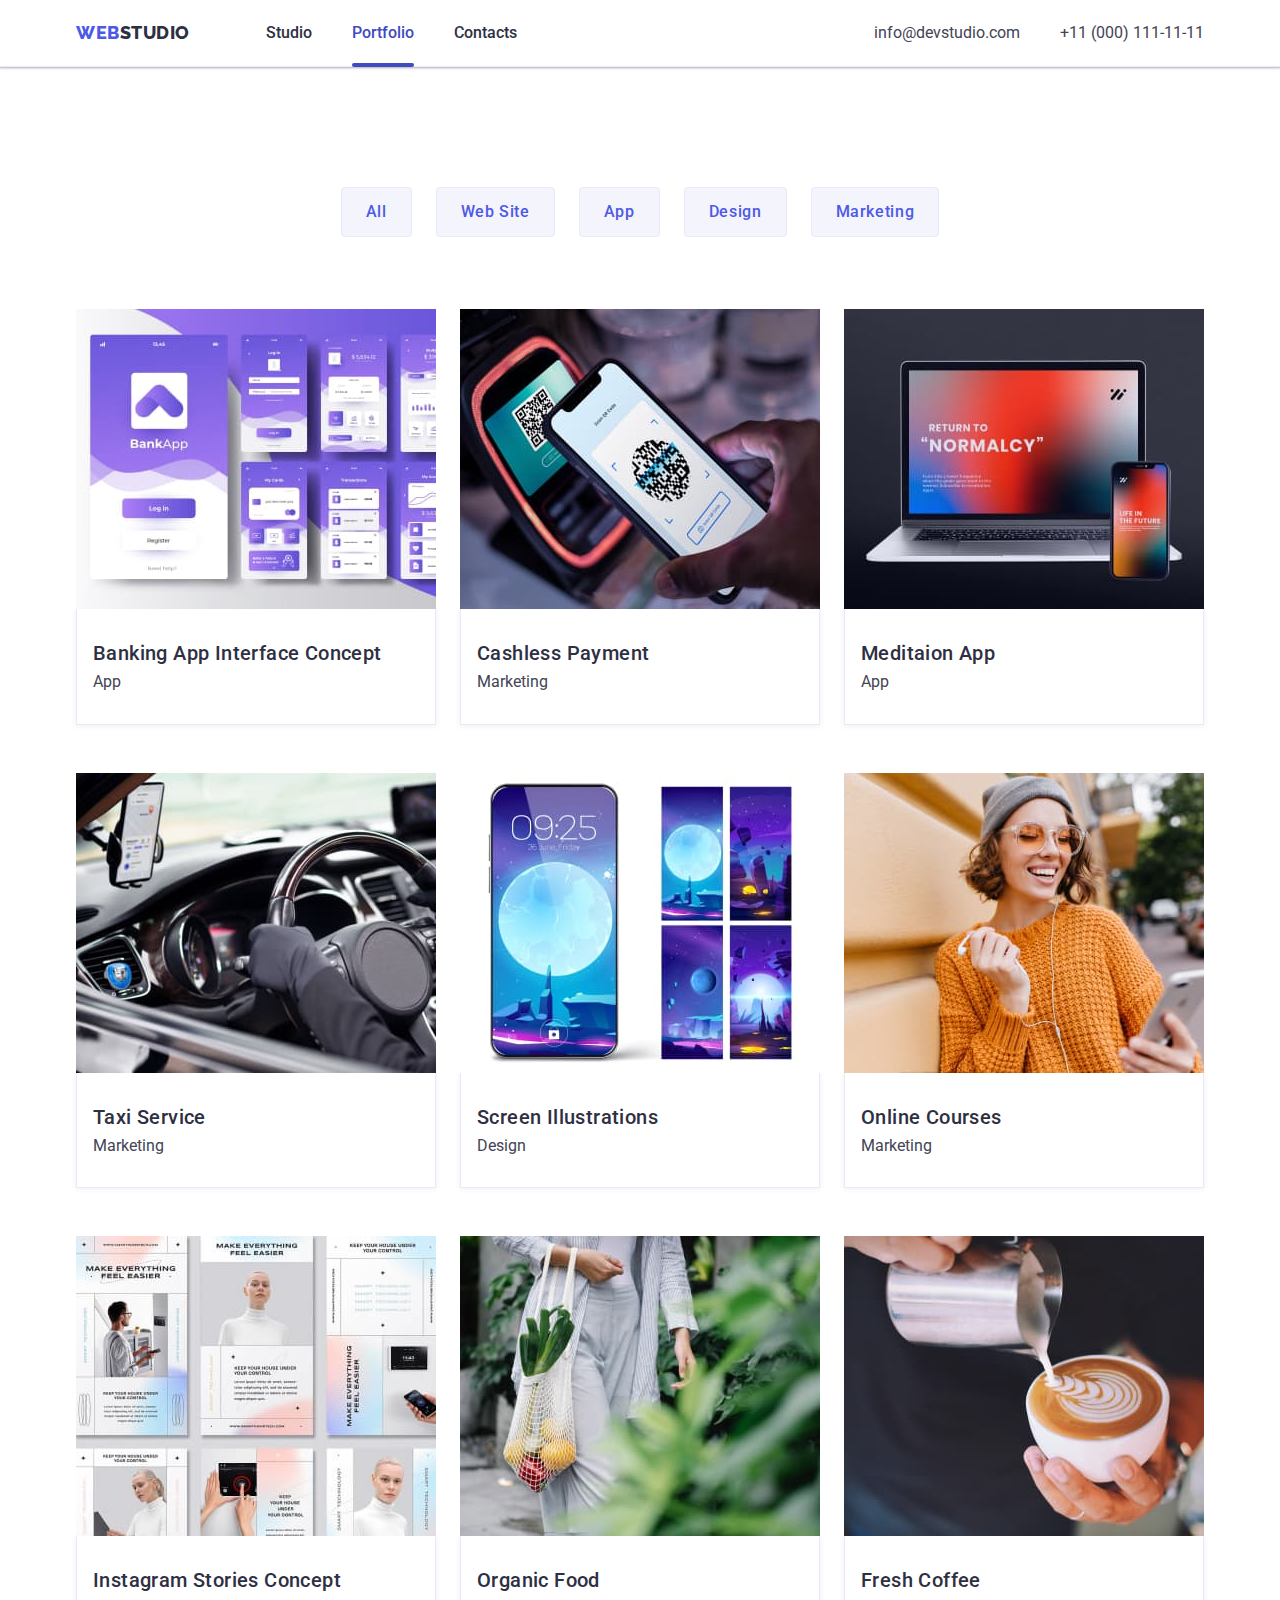
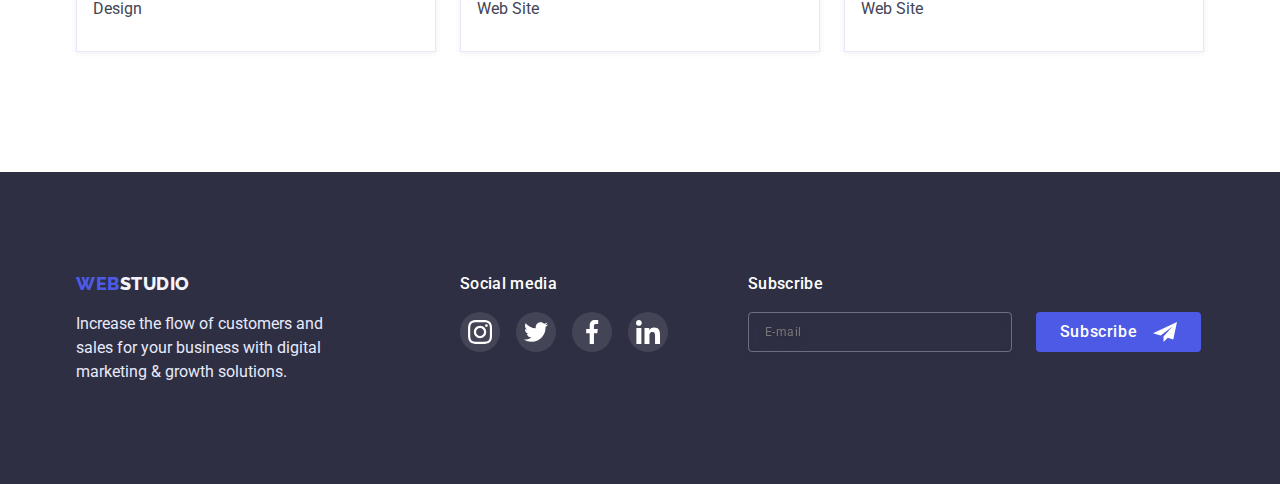
==== portfolio.html @ 5d34591f "Initial commit" ====
<!DOCTYPE html>
<html lang="en">

<head>
    <meta charset="UTF-8">
    <meta http-equiv="X-UA-Compatible" content="IE=edge">
    <meta name="viewport" content="width=device-width, initial-scale=1.0">
    <title>Portfolio</title>
    <!-- Fonts -->
    <link href="https://fonts.googleapis.com" rel="preconnect">
    <link href="https://fonts.gstatic.com" rel="preconnect" crossorigin>
    <link
        href="https://fonts.googleapis.com/css2?family=Raleway:wght@800&family=Roboto:wght@400;500;700;900&display=swap"
        rel="stylesheet">
    <!--modern normalize-->
    <link href="https://cdn.jsdelivr.net/npm/modern-normalize@1.1.0/modern-normalize.min.css" rel="stylesheet">
    <!-- css styles -->
    <link href="./css/styles.css" rel="stylesheet">
</head>

<body class="page">
    <!--Header section-->
    <header class="page-header">
        <div class="main-header">
            <nav class="page-nav">
                <a class="logo link" href="./index.html">WEB<span class="logo-dark">STUDIO</span></a>
                <ul class="menu-list list">
                    <li class="menu-item">
                        <a class="menu-link link" href="./index.html">Studio</a>
                    </li>
                    <li class="menu-item">
                        <a class="menu-link link current" href="./portfolio.html">Portfolio</a>
                    </li>
                    <li class="menu-item">
                        <a class="menu-link link" href>Contacts</a>
                    </li>
                </ul>
            </nav>
            <ul class="contacts list">
                <li class="contacts-item">
                    <a class="contacts-link link" href="mailto:info@devstudio.com">info@devstudio.com</a>
                </li>
                <li class="contacts-item">
                    <a class="contacts-link link" href="tel:+110001111111">+11 (000) 111-11-11</a>
                </li>
            </ul>
        </div>
    </header>

    <main>
        <!-- Portfolio -->
        <section class="portfolio">
            <div class="container">

                <ul class="list button-list">
                    <li><button class="btn btn-filter" type="button">All</button></li>
                    <li><button class="btn btn-filter" type="button">Web Site</button></li>
                    <li><button class="btn btn-filter" type="button">App</button></li>
                    <li><button class="btn btn-filter" type="button">Design</button></li>
                    <li><button class="btn btn-filter" type="button">Marketing</button>
                    </li>
                </ul>

                <h1 class="visually-hidden" hidden>Our works</h1>
                <ul class="projects-list list">
                    <li class="projects-item">
                        <a class="link portfolio-link" href>
                            <div class="portfolio-img-wrapper">
                                <img class="imgs" src="./images/works-card/card1.jpg" alt="Banking App" width="360"
                                    height="300">
                                <p class="overlay">14 Stylish and User-Friendly App Design Concepts · Task Manager App ·
                                    Calorie Tracker App · Exotic Fruit Ecommerce App ·
                                    Cloud Storage App</p>
                            </div>
                            <div class="portfolio-wrapper">
                                <h2 class="title portfolio-title">Banking App Interface Concept</h2>
                                <p class="portfolio-txt">App</p>
                            </div>
                        </a>
                    </li>
                    <li class="projects-item">
                        <a class="link portfolio-link" href>
                            <div class="portfolio-img-wrapper">
                                <img class="imgs" src="./images/works-card/card2.jpg" alt="Cashless Payment" width="360"
                                    height="300">
                                <p class="overlay">14 Stylish and User-Friendly App Design Concepts · Task Manager App ·
                                    Calorie Tracker App · Exotic Fruit Ecommerce App ·
                                    Cloud Storage App</p>
                            </div>
                            <div class="portfolio-wrapper">
                                <h2 class="title portfolio-title">Cashless Payment</h2>
                                <p class="portfolio-txt">Marketing</p>
                            </div>
                        </a>
                    </li>
                    <li class="projects-item">
                        <a class="link portfolio-link" href>
                            <div class="portfolio-img-wrapper">
                                <img class="imgs" src="./images/works-card/card3.jpg" alt="Meditaion App" width="360"
                                    height="300">
                                <p class="overlay">14 Stylish and User-Friendly App Design Concepts · Task Manager App ·
                                    Calorie Tracker App · Exotic Fruit Ecommerce App ·
                                    Cloud Storage App</p>
                            </div>
                            <div class="portfolio-wrapper">
                                <h2 class="title portfolio-title">Meditaion App</h2>
                                <p class="portfolio-txt">App</p>
                            </div>
                        </a>
                    </li>
                    <li class="projects-item">
                        <a class="link portfolio-link" href>
                            <div class="portfolio-img-wrapper">
                                <img class="imgs" src="./images/works-card/card4.jpg" alt="Taxi Service" width="360"
                                    height="300">
                                <p class="overlay">14 Stylish and User-Friendly App Design Concepts · Task Manager App ·
                                    Calorie Tracker App · Exotic Fruit Ecommerce App ·
                                    Cloud Storage App</p>
                            </div>
                            <div class="portfolio-wrapper">
                                <h2 class="title portfolio-title">Taxi Service</h2>
                                <p class="portfolio-txt">Marketing</p>
                            </div>
                        </a>
                    </li>
                    <li class="projects-item">
                        <a class="link portfolio-link" href>
                            <div class="portfolio-img-wrapper">
                                <img class="imgs" src="./images/works-card/card5.jpg" alt="Screen Illustrations"
                                    width="360" height="300">
                                <p class="overlay">14 Stylish and User-Friendly App Design Concepts · Task Manager App ·
                                    Calorie Tracker App · Exotic Fruit Ecommerce App ·
                                    Cloud Storage App</p>
                            </div>
                            <div class="portfolio-wrapper">
                                <h2 class="title portfolio-title">Screen Illustrations</h2>
                                <p class="portfolio-txt">Design</p>
                            </div>
                        </a>
                    </li>
                    <li class="projects-item">
                        <a class="link portfolio-link" href>
                            <div class="portfolio-img-wrapper">
                                <img class="imgs" src="./images/works-card/card6.jpg" alt="Online Courses" width="360"
                                    height="300">
                                <p class="overlay">14 Stylish and User-Friendly App Design Concepts · Task Manager App ·
                                    Calorie Tracker App · Exotic Fruit Ecommerce App ·
                                    Cloud Storage App</p>
                            </div>
                            <div class="portfolio-wrapper">
                                <h2 class="title portfolio-title">Online Courses</h2>
                                <p class="portfolio-txt">Marketing</p>
                            </div>
                        </a>
                    </li>
                    <li class="projects-item">
                        <a class="link portfolio-link" href>
                            <div class="portfolio-img-wrapper">
                                <img class="imgs" src="./images/works-card/card7.jpg" alt="Instagram Stories"
                                    width="360" height="300">
                                <p class="overlay">14 Stylish and User-Friendly App Design Concepts · Task Manager App ·
                                    Calorie Tracker App · Exotic Fruit Ecommerce App ·
                                    Cloud Storage App</p>
                            </div>
                            <div class="portfolio-wrapper">
                                <h2 class="title portfolio-title">Instagram Stories Concept</h2>
                                <p class="portfolio-txt">Design</p>
                            </div>
                        </a>
                    </li>
                    <li class="projects-item">
                        <a class="link portfolio-link" href>
                            <div class="portfolio-img-wrapper">
                                <img class="imgs" src="./images/works-card/card8.jpg" alt="Organic Food" width="360"
                                    height="300">
                                <p class="overlay">14 Stylish and User-Friendly App Design Concepts · Task Manager App ·
                                    Calorie Tracker App · Exotic Fruit Ecommerce App ·
                                    Cloud Storage App</p>
                            </div>
                            <div class="portfolio-wrapper">
                                <h2 class="title portfolio-title">Organic Food</h2>
                                <p class="portfolio-txt">Web Site</p>
                            </div>
                        </a>
                    </li>
                    <li class="projects-item">
                        <a class="link portfolio-link" href>
                            <div class="portfolio-img-wrapper">
                                <img class="imgs" src="./images/works-card/card9.jpg" alt="Fresh Coffee" width="360"
                                    height="300">
                                <p class="overlay">14 Stylish and User-Friendly App Design Concepts · Task Manager App ·
                                    Calorie Tracker App · Exotic Fruit Ecommerce App ·
                                    Cloud Storage App</p>
                            </div>
                            <div class="portfolio-wrapper">
                                <h2 class="title portfolio-title">Fresh Coffee</h2>
                                <p class="portfolio-txt">Web Site</p>
                            </div>
                        </a>
                    </li>
                </ul>
            </div>
        </section>
    </main>
    <!--Footer section-->
    <footer class="footer">
        <div class="container flex-footer">
            <div>
                <a class="logo link" href="./index.html">WEB<span class="logo-light">STUDIO</span></a>
                <p class="text-footer">Increase the flow of customers and sales for your business with digital marketing
                    &
                    growth solutions.</p>
            </div>

            <div class="footer-media">
                <p class="social-media">Social media</p>
                <ul class="footer-actions list">
                    <li>
                        <a class="footer-link link" href>
                            <svg class="icon" width="24" height="24">
                                <use href="./images/symbol-defs.svg#icon-instagram"></use>
                            </svg>
                        </a>
                    </li>
                    <li>
                        <a class="footer-link link" href>
                            <svg class="icon" width="24" height="24">
                                <use href="./images/symbol-defs.svg#icon-twitter"></use>
                            </svg>
                        </a>
                    </li>
                    <li>
                        <a class="footer-link link" href>
                            <svg class="icon" width="24" height="24">
                                <use href="./images/symbol-defs.svg#icon-facebook"></use>
                            </svg>
                        </a>
                    </li>
                    <li>
                        <a class="footer-link link" href>
                            <svg class="icon" width="24" height="24">
                                <use href="./images/symbol-defs.svg#icon-linkedin"></use>
                            </svg>
                        </a>
                    </li>
                </ul>

            </div>
            <div class="footer-subscribe">
                <p class="subscribe-title">Subscribe</p>
                <form class="subscribe-form">
                    <label class="subscribe-form-label">
                        <input class="subscribe-form-input" name="user_email" type="email" required
                            placeholder="E-mail">
                    </label>
                    <div class="subscribe-button-form">
                        <button class="subscribe-button btn" type="submit">Subscribe
                            <svg class="subscribe-icon" width="24" height="24">
                                <use href="./images/symbol-defs.svg#icon-send"></use>
                            </svg>
                        </button>
                    </div>

                </form>

            </div>

        </div>


    </footer>
</body>

</html>
---- css/styles.css ----
/* Змінні */
:root {
  /* Font */
  --main-font: Roboto, sans-serif;
  --secondary-font: Raleway, sans-serif;
  /* Text  */
  --white-txt-cl: #ffffff;
  --primery-txt-cl: #4d5ae5;
  --pressed-txt-cl: #404bbf;
  --dark-txt-cl: #2e2f42;
  --text: #434455;
  --light-txt-cl: #f4f4fd;
  --success: #31d0aa;
  --success-75: rgba(47, 208, 170, 0.75);
  --success-50: rgba(47, 208, 170, 0.5);
  --success-10: rgba(47, 208, 170, 0.1);
  --subtle-txt-cl: #8e8f99;
  --accent-txt-cl: #e7e9fc;
  /* Background */
  --white-bg-cl: #ffffff;
  --primery-bg-cl: #4d5ae5;
  --pressed-bg-cl: #404bbf;
  --dark-bg-cl: #2e2f42;
  --dark-70: rgba(46, 47, 66, 0.7);
  --dark-40: rgba(46, 47, 66, 0.4);
  --text-bg-cl: #434455;
  --light-bg-cl: #f4f4fd;
  --subtle-bg-cl: #8e8f99;
  --accent-bg-cl: #e7e9fc;
  --border-pressed-color: #404bbf;
}

/* Base styles */

/* reset start */

h1,
h2,
h3,
h4,
h5.h6,
p {
  margin: 0;
}
/* reset end */

.page {
  background-color: var(--white-bg-cl);
  color: var(--text);
  font-family: var(--main-font);
}

.section {
  padding: 120px 0px;
}

.container {
  /* outline: 2px solid red;
  outline-offset: -2px; */

  width: 1158px;
  margin-right: auto;
  margin-left: auto;
  padding-right: 15px;
  padding-left: 15px;
}

.link {
  color: currentColor;
  font-family: inherit;
  text-decoration: none;
}

.list {
  margin: 0;
  padding: 0;
  list-style: none;
}
/* h3 */
.title {
  color: var(--dark-txt-cl);
  font-weight: 500;
  font-size: 20px;
  line-height: 1.2;
  letter-spacing: 0.02em;
}
/* h1,h2 hidden */
.visually-hidden {
  position: absolute;
  overflow: hidden;
  clip: rect(0 0 0 0);
  width: 1px;
  height: 1px;
  margin: -1px;
  padding: 0;
  border: 0;

  white-space: nowrap;
  clip-path: inset(100%);
}
/* h2 */
.section-title {
  color: var(--dark-txt-cl);
  font-weight: 700;
  font-size: 36px;
  line-height: 1.11;
  letter-spacing: 0.02em;
  text-align: center;
  text-transform: capitalize;
}

.btn {
  display: flex;
  align-items: center;
  border: none;
  font-weight: 500;
  font-size: 16px;
  font-family: inherit;
  line-height: 1.5;
  letter-spacing: 0.04em;
  cursor: pointer;
}

/* Header section */
.page-header {
  border-bottom: 1px solid #e7e9fc;
  box-shadow: 0px 2px 1px rgba(46, 47, 66, 0.08), 0px 1px 1px rgba(46, 47, 66, 0.16),
    0px 1px 6px rgba(46, 47, 66, 0.08);
}

.main-header {
  display: flex;
  justify-content: space-around;
  align-items: center;
  width: 1158px;
  margin-right: auto;
  margin-left: auto;
  padding-right: 15px;
  padding-left: 15px;
}

.page-nav {
  display: flex;
  align-items: center;
}

.logo {
  color: #4d5ae5;
  font-weight: 800;
  font-size: 18px;
  font-family: 'Raleway';
  line-height: 1.33;
  letter-spacing: 0.03em;
  text-decoration: none;
  text-transform: uppercase;
}

.logo-dark {
  color: #2e2f42;
}

.menu-list {
  display: flex;
  margin-left: 76px;
}

.menu-list .menu-item + .menu-item {
  margin-left: 40px;
}

/* .menu-list .menu-item:not(:last-child) {
    margin-right: 40px;
} */

.menu-list .menu-link.current {
  color: var(--pressed-txt-cl);
}

.menu-list .menu-link {
  position: relative;
  display: block;
  padding-top: 24px;
  padding-bottom: 24px;
  color: var(--dark-txt-cl);
  font-weight: 500;
}

.menu-list .menu-link.current::after {
  content: '';
  position: absolute;
  bottom: -1px;
  display: block;
  width: 100%;
  height: 4px;
  border-radius: 2px;
  background-color: var(--pressed-bg-cl);
}

.menu-link {
  transition: color 250ms cubic-bezier(0.4, 0, 0.2, 1);
}

.menu-link:hover,
.menu-link:focus {
  color: var(--pressed-txt-cl);
}

.contacts {
  display: flex;
  margin-left: auto;
}

.contacts .contacts-item + .contacts-item {
  margin-left: 40px;
}

.contacts-link {
  color: var(--text);
  transition: color 250ms cubic-bezier(0.4, 0, 0.2, 1);
}

.contacts-link:hover,
.contacts-link:focus {
  color: var(--pressed-txt-cl);
}

/* Hero section */

.hero {
  max-width: 1440px;
  height: 600px;
  margin-right: auto;
  margin-left: auto;
  padding: 188px 0px;
  background-color: var(--dark-bg-cl);
  background-image: linear-gradient(rgba(46, 47, 66, 0.7), rgba(46, 47, 66, 0.7)),
    url(../images/hero/people-office.jpg);
  background-size: cover;
  background-repeat: no-repeat;
}

.hero-title {
  max-width: 498px;
  margin-right: auto;
  margin-bottom: 48px;
  margin-left: auto;

  color: var(--white-txt-cl);
  font-weight: 700;
  font-size: 56px;
  line-height: 1.07;
  letter-spacing: 0.02em;
  text-align: center;
}

.hero-btn {
  flex-direction: row;
  gap: 10px;
  align-items: flex-start;
  max-width: 498px;
  margin: 0 auto;
  padding: 16px 32px;
  border-radius: 4px;
  background-color: var(--primery-bg-cl);

  color: var(--white-txt-cl);
  transition: background-color 250ms cubic-bezier(0.4, 0, 0.2, 1);
}

.hero-btn:hover,
.hero-btn:focus {
  background-color: var(--pressed-bg-cl);
  color: var(--white-txt-cl);
}

/* Feature section */

.feature-list {
  display: flex;
}

.feature-list .feature-item + .feature-item {
  margin-left: 24px;
}

.feature-icon-wrapper {
  margin-bottom: 8px;
  padding: 24px 100px;
  border-radius: 4px;
  background-color: var(--light-bg-cl);
}

.features-title {
  margin-bottom: 8px;
}

.features-text {
  color: #434455;
  font-weight: 400;
  font-style: normal;
  font-size: 16px;
  font-family: 'Roboto';
  line-height: 1.5;
}

/* Img section */

.section-img {
  padding-top: 0px;
}

.what-doing {
  display: flex;
  gap: 24px;
  align-items: flex-start;
  padding: 0px;
}

.imgs {
  display: block;
}

/* Team Card section */
.team-card {
  background: var(--light-bg-cl);
}

.section-title {
  margin-bottom: 72px;
}

.team-list {
  display: flex;
}

.team-list .person + .person {
  margin-left: 24px;
}

.person {
  border-radius: 0px 0px 4px 4px;
  background-color: var(--white-bg-cl);
  box-shadow: 0px 1px 6px rgba(46, 47, 66, 0.08), 0px 1px 1px rgba(46, 47, 66, 0.16),
    0px 2px 1px rgba(46, 47, 66, 0.08);
  text-align: center;
}

.team-wrapper {
  padding-top: 32px;
  padding-bottom: 32px;
}

.team-title {
  margin-bottom: 8px;
}

.social-list {
  display: flex;
  gap: 24px;
  justify-content: center;
  margin-top: 8px;
}

.social-link {
  display: flex;
  justify-content: center;
  align-items: center;
  width: 40px;
  height: 40px;
  border-radius: 50%;
  background-color: var(--primery-bg-cl);
  transition: background-color 250ms cubic-bezier(0.4, 0, 0.2, 1);
}

.social-link:hover,
.social-link:focus {
  background-color: var(--pressed-bg-cl);
}

/* Customers section */

.customers-section {
  padding-top: 130px;
}

.customers-list {
  display: flex;
  gap: 24px;
  justify-content: center;
  margin-top: 72px;
}

.customers-list-item {
  display: flex;
  align-items: center;
}

.customers-list-link {
  display: flex;
  justify-content: center;
  align-items: center;
  width: 168px;
  height: 88px;
  border: 1px solid #8e8f99;
  border-radius: 4px;
  color: #8e8f99;
  transition: border 250ms cubic-bezier(0.4, 0, 0.2, 1), color 250ms cubic-bezier(0.4, 0, 0.2, 1);
}

.brend {
  fill: currentColor;
}

.customers-list-link:hover,
.customers-list-link:focus {
  border: 1px solid var(--pressed-bg-cl);
  color: var(--pressed-bg-cl);
}

/* Footer section */

.footer {
  padding-top: 100px;
  padding-bottom: 100px;
  background-color: var(--dark-bg-cl);
  color: var(--accent-txt-cl);
}

.flex-footer {
  display: flex;
}

.logo-light {
  color: var(--light-txt-cl);
}

.text-footer {
  max-width: 264px;
  margin-top: 16px;
  padding: auto;
  line-height: 1.5;
}

.footer-media {
  margin-left: 120px;
}

.social-media {
  margin-bottom: 16px;
  color: var(--white-txt-cl);
  font-weight: 500;
  font-size: 16px;
  line-height: 1.5;
  letter-spacing: 0.02em;
}

.footer-actions {
  display: flex;
  gap: 16px;
  justify-content: center;
  margin-top: 0;
  margin-bottom: 0;
  padding-left: 0;
}

.footer-link {
  display: flex;
  justify-content: center;
  align-items: center;
  width: 40px;
  height: 40px;
  border: none;
  border-radius: 50%;
  background: rgba(255, 255, 255, 0.1);
  transition: background-color 250ms cubic-bezier(0.4, 0, 0.2, 1);
}

.footer-link:hover,
.footer-link:focus {
  background-color: var(--success);
}

.icon {
  fill: var(--white-bg-cl);
}

.footer-subscribe {
  margin-left: 80px;
}

.subscribe-title {
  margin-bottom: 16px;
  color: var(--white-txt-cl);
  font-weight: 500;
  font-size: 16px;
  line-height: 1.5;
  letter-spacing: 0.02em;
}

.subscribe-form {
  display: flex;
}

.subscribe-form-input {
  display: flex;
  align-items: center;
  width: 264px;
  height: 40px;
  padding-left: 16px;
  border: 1px solid rgba(255, 255, 255, 0.3);
  border-radius: 4px;
  background-color: transparent;
  color: rgba(255, 255, 255, 0.6);
  font-weight: 400;
  font-style: normal;
  font-size: 12px;
  font-family: 'Roboto';
  line-height: 24px;
  letter-spacing: 0.04em;
  filter: drop-shadow(0px 4px 4px rgba(0, 0, 0, 0.15));
}

.subscribe-button-form {
  position: relative;
}

.subscribe-button {
  flex-direction: row;
  gap: 16px;
  justify-content: center;
  width: 165px;
  height: 40px;
  margin-left: 24px;
  border-radius: 4px;
  background-color: var(--primery-bg-cl);
  color: var(--white-txt-cl);
  text-align: center;
  transition: background-color 250ms cubic-bezier(0.4, 0, 0.2, 1);
}

.subscribe-button:hover,
.subscribe-button:focus {
  background-color: var(--pressed-bg-cl);
}

/* Portfolio */

.portfolio {
  padding: 120px 0px;
}

/* Button of filter */

.button-list {
  display: flex;
  gap: 24px;
  justify-content: center;
  margin-bottom: 72px;
}

.btn-filter {
  padding: 12px 24px;
  border: 1px solid #e7e9fc;
  border-radius: 4px;
  background-color: var(--light-bg-cl);
  color: var(--primery-txt-cl);
  text-align: center;
  transition: background-color 250ms cubic-bezier(0.4, 0, 0.2, 1),
    color 250ms cubic-bezier(0.4, 0, 0.2, 1), border 250ms cubic-bezier(0.4, 0, 0.2, 1),
    box-shadow 250ms cubic-bezier(0.4, 0, 0.2, 1);
}

.btn-filter:hover,
.btn-filter:focus {
  background-color: var(--pressed-bg-cl);
  color: var(--white-txt-cl);
  box-shadow: 0px 3px 1px rgba(0, 0, 0, 0.1), 0px 2px 1px rgba(0, 0, 0, 0.08),
    0px 2px 2px rgba(0, 0, 0, 0.12);
}

.projects-list {
  display: flex;
  flex-wrap: wrap;
  gap: 48px 24px;
}

.portfolio-link {
  display: block;
  transition: box-shadow 250ms cubic-bezier(0.4, 0, 0.2, 1);
}

.portfolio-link:hover,
.portfolio-link:focus {
  box-shadow: 0px 1px 6px rgba(46, 47, 66, 0.08), 0px 1px 1px rgba(46, 47, 66, 0.16),
    0px 2px 1px rgba(46, 47, 66, 0.08);
}

.portfolio-wrapper {
  padding-top: 32px;
  padding-bottom: 32px;
  padding-left: 16px;
  border: 1px solid #e7e9fc;
  border-top: none;
  box-shadow: 0px 1px 6px rgba(46, 47, 66, 0.08);
}

.portfolio-title {
  margin-bottom: 8px;
}

.portfolio-img-wrapper {
  position: relative;
  overflow: hidden;
}

.overlay {
  position: absolute;
  top: 0;
  left: 0;
  overflow: auto;
  width: 100%;
  height: 100%;
  padding: 40px 32px 156px;

  background-color: var(--primery-bg-cl);
  color: var(--light-txt-cl);
  font-weight: 400;
  font-style: normal;
  font-size: 16px;
  font-family: 'Roboto';
  line-height: 24px;
  letter-spacing: 0.02em;
  transition: transform 250ms linear;
  transform: translate(0, 100%);
}

.portfolio-link:hover .overlay,
.portfolio-link:focus .overlay {
  transform: translate(0, 0);
}

/* Modal */

.backdrop {
  position: fixed;
  top: 0;
  left: 0;
  z-index: 100;
  width: 100%;
  height: 100%;
  background: rgba(46, 47, 66, 0.4);
  transition: opacity 250ms cubic-bezier(0.4, 0, 0.2, 1),
    visibility 250ms cubic-bezier(0.4, 0, 0.2, 1);
}

.backdrop.is-hidden {
  opacity: 0;
  visibility: hidden;
  pointer-events: none;
}

.modal {
  position: absolute;
  top: 50%;
  left: 50%;
  width: 408px;
  padding-top: 72px;
  padding-right: 24px;
  padding-bottom: 24px;
  padding-left: 24px;
  border-radius: 4px;
  background: #fcfcfc;
  box-shadow: 0px 1px 1px rgba(0, 0, 0, 0.14), 0px 1px 3px rgba(0, 0, 0, 0.12),
    0px 2px 1px rgba(0, 0, 0, 0.2);
  transform: translate(-50%, -50%);
}

.modal-close-btn {
  position: absolute;
  top: 24px;
  right: 24px;
  display: flex;
  justify-content: center;
  align-items: center;
  width: 24px;
  height: 24px;
  padding: 0;
  border: 1px solid rgba(0, 0, 0, 0.1);
  border-radius: 50%;
  background: #e7e9fc;
  transition: background-color 250ms cubic-bezier(0.4, 0, 0.2, 1),
    color 250ms cubic-bezier(0.4, 0, 0.2, 1);
}

.modal-close-btn:hover,
.modal-close-btn:focus {
  background: #404bbf;
}

.modal-close-btn-icon {
  transition: fill 250ms cubic-bezier(0.4, 0, 0.2, 1);
}

.modal-close-btn:hover .modal-close-btn-icon,
.modal-close-btn:focus .modal-close-btn-icon {
  fill: #ffffff;
}

.modal-title {
  display: block;
  margin-bottom: 16px;
  color: var(--dark-txt-cl);
  font-weight: 500;
  font-size: 16px;
  line-height: calc(24 / 16);
  text-align: center;
}

.order-form {
  display: flex;
  flex-direction: column;
  font-size: 12px;
  line-height: 1.33;
  letter-spacing: 0.04em;
}

.order-form-label {
  margin-bottom: 8px;
}

.modal-form-input-desc {
  display: block;
  margin-bottom: 4px;
  color: var(--subtle-bg-cl);
}

.order-form-group {
  position: relative;
  display: block;
}

.order-form-input {
  width: 100%;
  height: 40px;
  padding-left: 38px;
  border: 1px solid rgba(33, 33, 33, 0.2);
  border-radius: 4px;
  color: #000000;
  transition: border-color 250ms cubic-bezier(0.4, 0, 0.2, 1);
}

.order-form-icon {
  position: absolute;
  top: 50%;
  left: 16px;
  fill: #000000;
  transition: fill 250ms cubic-bezier(0.4, 0, 0.2, 1);
  transform: translateY(-50%);
}

.order-form-input:focus {
  border-color: var(--primery-txt-cl);
  outline: none;
}

.order-form-input:focus + .order-form-icon {
  fill: var(--primery-txt-cl);
}

.order-form-comment {
  width: 100%;
  height: 120px;
  padding: 8px 16px;
  border: 1px solid rgba(33, 33, 33, 0.2);
  border-radius: 4px;
  color: #000000;
  resize: none;
  transition: border-color 250ms cubic-bezier(0.4, 0, 0.2, 1);
}

.order-form-comment:focus {
  border-color: var(--primery-txt-cl);
  outline: none;
}

.modal-form-check-desc::before {
  content: '';
  display: block;
  width: 16px;
  height: 16px;
  margin-right: 8px;
  border: 1.25px solid #2e2f42;
  border-radius: 2px;
  cursor: pointer;
  transition: background-image 250ms cubic-bezier(0.4, 0, 0.2, 1),
    background-color 250ms cubic-bezier(0.4, 0, 0.2, 1),
    border-color 250ms cubic-bezier(0.4, 0, 0.2, 1);
}

.modal-form-check:checked + .modal-form-check-desc::before {
  border-color: var(--border-pressed-color);
  background-color: var(--pressed-bg-cl);
  background-image: url(../images/icon/vector.svg);
  background-position: 50% 50%;
  background-size: 10px 8px;
  background-repeat: no-repeat;
}

.modal-form-check-desc {
  display: flex;
  align-items: center;
  margin-bottom: 24px;
}

.modal-form-link {
  color: var(--primery-txt-cl);
}

.order-form-btn {
  align-self: center;
  width: 169px;
  padding: 16px 32px;
  border: none;
  border-radius: 4px;
  background-color: var(--primery-bg-cl);
  color: var(--white-txt-cl);
  box-shadow: 0px 4px 4px rgb(0 0 0 / 15%);
  font-weight: 500;
  font-size: 16px;
  line-height: 1.5;
  letter-spacing: 0.04em;
  cursor: pointer;
  transition: background-color 250ms cubic-bezier(0.4, 0, 0.2, 1);
}

.order-form-btn:hover,
.order-form-btn:focus {
  background-color: var(--pressed-bg-cl);
  color: var(--white-txt-cl);
}
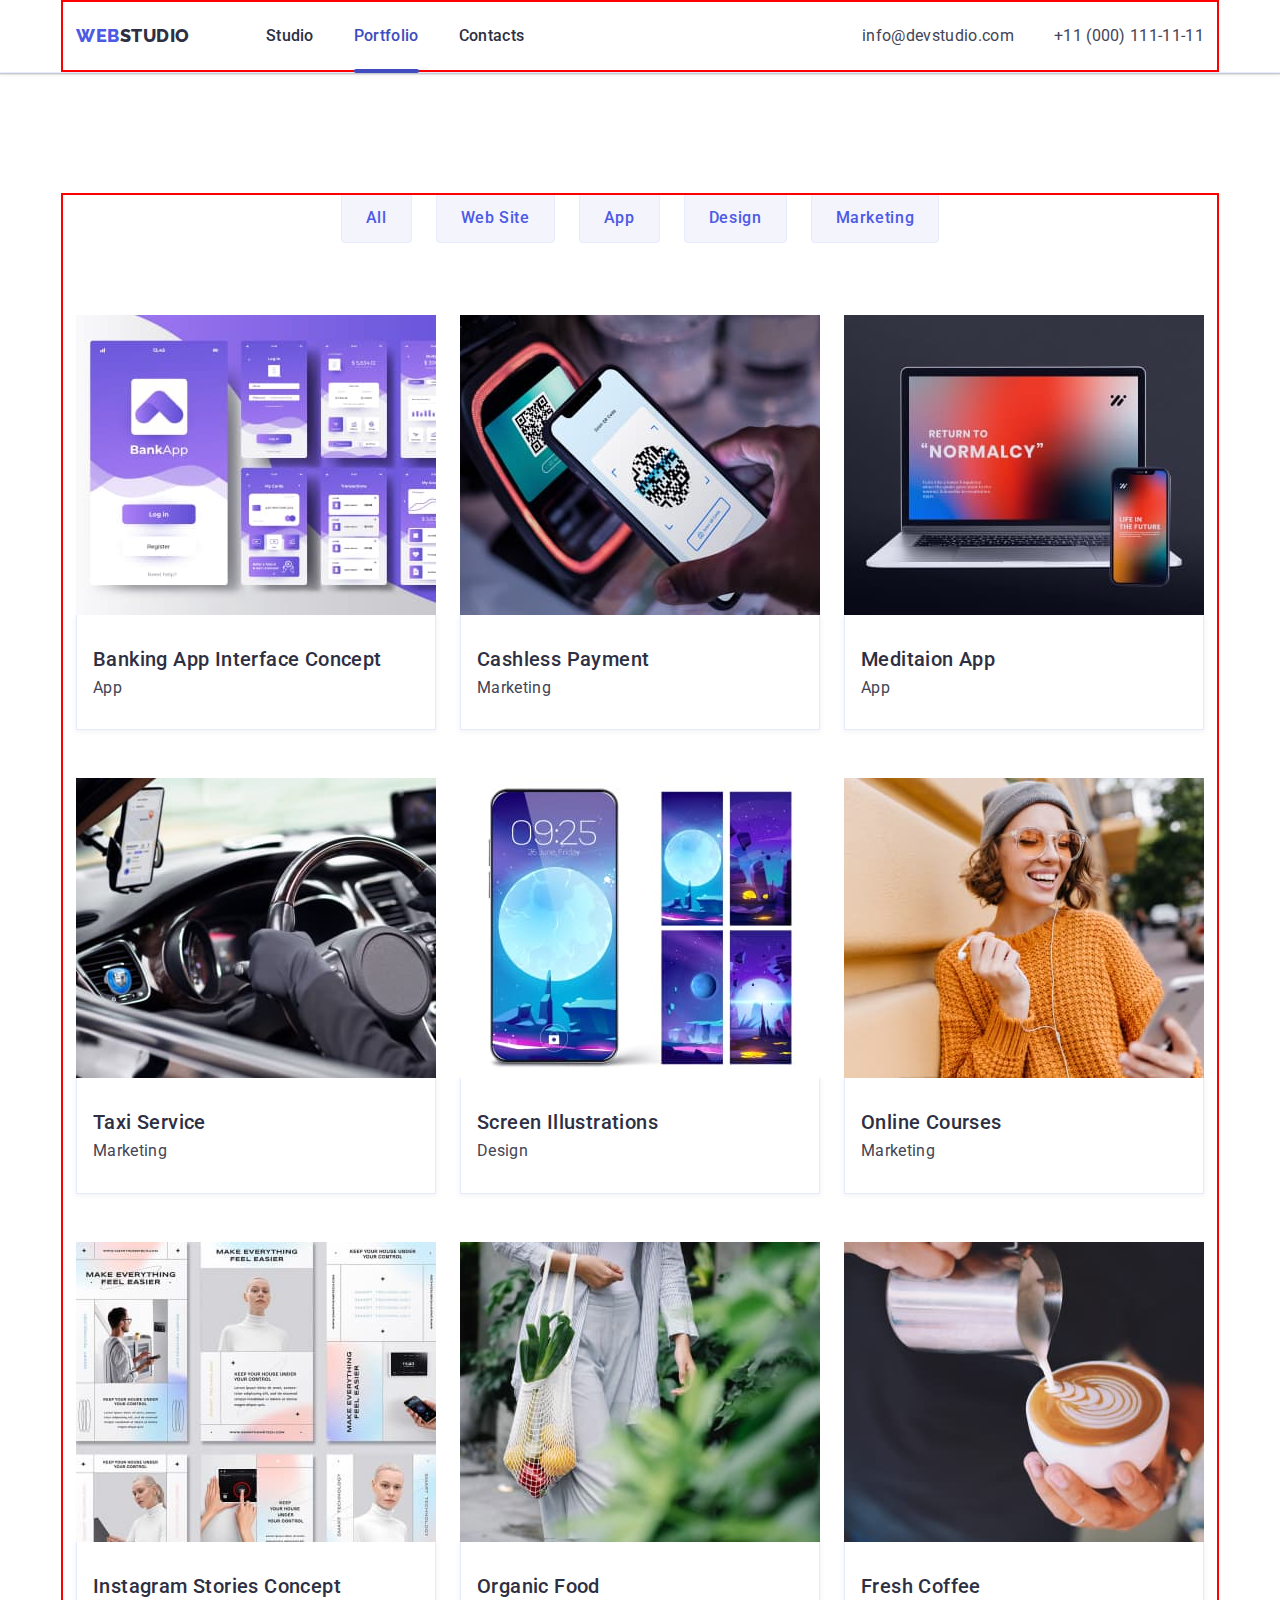
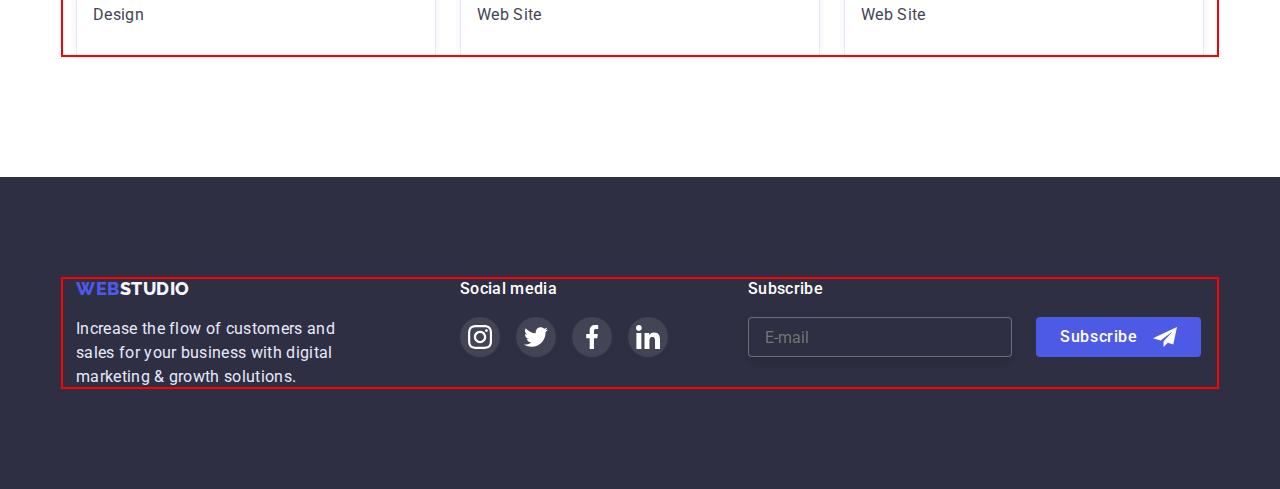
==== commit 6057fd81: "hw-7-4" ====
--- a/portfolio.html
+++ b/portfolio.html
@@ -21,7 +21,7 @@
 <body class="page">
     <!--Header section-->
     <header class="page-header">
-        <div class="main-header">
+        <div class="main-header container">
             <nav class="page-nav">
                 <a class="logo link" href="./index.html">WEB<span class="logo-dark">STUDIO</span></a>
                 <ul class="menu-list list">
--- a/css/styles.css
+++ b/css/styles.css
@@ -28,6 +28,13 @@
   --subtle-bg-cl: #8e8f99;
   --accent-bg-cl: #e7e9fc;
   --border-pressed-color: #404bbf;
+  /* Breakpoints */
+  --phone-screen: 480px;
+  --tablet-screen: 768px;
+  --desktop-screen: 1200px;
+  /* Others */
+  --indent: 24px;
+  --items: 3;
 }
 
 /* Base styles */
@@ -38,7 +45,8 @@
 h2,
 h3,
 h4,
-h5.h6,
+h5,
+h6,
 p {
   margin: 0;
 }
@@ -48,21 +56,45 @@
   background-color: var(--white-bg-cl);
   color: var(--text);
   font-family: var(--main-font);
+  letter-spacing: 0.02em;
 }
 
 .section {
-  padding: 120px 0px;
+  padding-top: 96px;
+  padding-bottom: 96px;
+}
+@media screen and (min-width: 768px) {
+  .section {
+    padding-top: 120px;
+    padding-bottom: 120px;
+  }
 }
 
 .container {
-  /* outline: 2px solid red;
-  outline-offset: -2px; */
-
-  width: 1158px;
+  /* 320px <= phone screen <= infinity*/
+  min-width: 320px;
+  max-width: 428px;
   margin-right: auto;
   margin-left: auto;
-  padding-right: 15px;
-  padding-left: 15px;
+  padding-right: 16px;
+  padding-left: 16px;
+
+  outline: 2px solid red;
+  outline-offset: -2px;
+}
+/* 768px <= tablet screen <= infinity*/
+@media screen and (min-width: 768px) {
+  .container {
+    max-width: 768px;
+  }
+}
+/* 1200px <= tablet screen <= infinity*/
+@media screen and (min-width: 1200px) {
+  .container {
+    max-width: 1158px;
+    padding-right: 15px;
+    padding-left: 15px;
+  }
 }
 
 .link {
@@ -129,15 +161,21 @@
 }
 
 .main-header {
-  display: flex;
-  justify-content: space-around;
+  position: relative;
+  display: flex;
+  justify-content: space-between;
   align-items: center;
-  width: 1158px;
+  width: 100%;
   margin-right: auto;
   margin-left: auto;
   padding-right: 15px;
   padding-left: 15px;
 }
+@media screen and (min-width: 1200px) {
+  .main-header {
+    align-items: center;
+  }
+}
 
 .page-nav {
   display: flex;
@@ -145,6 +183,10 @@
 }
 
 .logo {
+  display: block;
+  padding-top: 24px;
+  padding-bottom: 24px;
+
   color: #4d5ae5;
   font-weight: 800;
   font-size: 18px;
@@ -154,19 +196,47 @@
   text-decoration: none;
   text-transform: uppercase;
 }
+@media screen and (max-width: 1157px) {
+  .logo {
+    margin-bottom: 0;
+  }
+}
 
 .logo-dark {
   color: #2e2f42;
 }
-
 .menu-list {
   display: flex;
-  margin-left: 76px;
-}
-
-.menu-list .menu-item + .menu-item {
+  padding-left: 0;
+}
+@media screen and (max-width: 767px) {
+  .menu-list {
+    display: none;
+  }
+}
+@media screen and (min-width: 768px) {
+  .menu-list {
+    margin-left: 120px;
+  }
+}
+@media screen and (min-width: 1200px) {
+  .menu-list {
+    margin-left: 76px;
+  }
+}
+
+.menu-list .menu-item:not(:last-child) {
+  margin-right: 40px;
+}
+@media screen and (max-width: 767px) {
+  .menu-item:not(:last-child) {
+    margin-bottom: 40px;
+  }
+}
+
+/* .menu-list .menu-item + .menu-item {
   margin-left: 40px;
-}
+} */
 
 /* .menu-list .menu-item:not(:last-child) {
     margin-right: 40px;
@@ -188,7 +258,7 @@
 .menu-list .menu-link.current::after {
   content: '';
   position: absolute;
-  bottom: -1px;
+  bottom: -4px;
   display: block;
   width: 100%;
   height: 4px;
@@ -206,13 +276,44 @@
 }
 
 .contacts {
-  display: flex;
-  margin-left: auto;
-}
-
-.contacts .contacts-item + .contacts-item {
+  padding-left: 0;
+}
+@media screen and (max-width: 767px) {
+  .contacts {
+    display: none;
+  }
+}
+
+@media screen and (min-width: 768px) {
+  .contacts {
+    margin-top: 24px;
+  }
+  .contacts .contacts-item:not(:last-child) {
+    padding-bottom: 6px;
+  }
+}
+
+@media screen and (min-width: 1200px) {
+  .contacts {
+    display: flex;
+    margin-top: 0;
+  }
+}
+@media screen and (min-width: 1200px) {
+  .contacts .contacts-item:not(:last-child) {
+    margin-right: 40px;
+    padding-bottom: 0;
+  }
+}
+@media screen and (max-width: 1199.98px) {
+  .contacts {
+    margin-bottom: 12px;
+  }
+}
+
+/* .contacts .contacts-item + .contacts-item {
   margin-left: 40px;
-}
+} */
 
 .contacts-link {
   color: var(--text);
@@ -227,7 +328,8 @@
 /* Hero section */
 
 .hero {
-  max-width: 1440px;
+  padding: 112px 0px;
+  /* max-width: 1440px; */
   height: 600px;
   margin-right: auto;
   margin-left: auto;
@@ -238,19 +340,70 @@
   background-size: cover;
   background-repeat: no-repeat;
 }
+@media screen and (-webkit-min-device-pixel-ratio: 2) and (max-width: 767px) {
+  .hero {
+    background-image: linear-gradient(rgba(46, 47, 66, 0.7), rgba(46, 47, 66, 0.7)),
+      url(../images/hero/bg_mob@2x.webp);
+  }
+}
+
+@media screen and (min-width: 768px) {
+  .hero {
+    background-image: linear-gradient(rgba(46, 47, 66, 0.7), rgba(46, 47, 66, 0.7)),
+      url(../images/hero/bg_tab@1x.webp);
+  }
+}
+@media screen and (-webkit-min-device-pixel-ratio: 2) and (min-width: 768px) {
+  .hero {
+    background-image: linear-gradient(rgba(46, 47, 66, 0.7), rgba(46, 47, 66, 0.7)),
+      url(../images/hero/bg_tab@2x.webp);
+  }
+}
+@media screen and (min-width: 1200px) {
+  .hero {
+    box-shadow: 0px 4px 4px rgba(0, 0, 0, 0.25);
+    background-image: linear-gradient(rgba(46, 47, 66, 0.7), rgba(46, 47, 66, 0.7)),
+      url(../images/hero/bg_desktop@1x.webp);
+    max-width: 1440px;
+  }
+}
+@media screen and (-webkit-min-device-pixel-ratio: 2) and (min-width: 1200px) {
+  .hero {
+    background-image: linear-gradient(rgba(46, 47, 66, 0.7), rgba(46, 47, 66, 0.7)),
+      url(../images/hero/bg_desktop@2x.webp);
+  }
+}
 
 .hero-title {
-  max-width: 498px;
+  max-width: 320px;
   margin-right: auto;
-  margin-bottom: 48px;
+  margin-bottom: 72px;
   margin-left: auto;
-
   color: var(--white-txt-cl);
   font-weight: 700;
-  font-size: 56px;
-  line-height: 1.07;
-  letter-spacing: 0.02em;
+  font-size: 36px;
+  line-height: calc(40 / 36);
   text-align: center;
+}
+@media screen and (min-width: 768px) {
+  .hero-title {
+    font-size: 56px;
+  }
+}
+
+@media screen and (min-width: 768px) {
+  .hero-title {
+    max-width: 496px;
+    margin-bottom: 40px;
+    font-size: 56px;
+    line-height: calc(60 / 56);
+  }
+}
+
+@media screen and (min-width: 1200px) {
+  .hero-title {
+    margin-bottom: 48px;
+  }
 }
 
 .hero-btn {
@@ -274,39 +427,91 @@
 }
 
 /* Feature section */
-
 .feature-list {
   display: flex;
-}
-
-.feature-list .feature-item + .feature-item {
-  margin-left: 24px;
-}
-
-.feature-icon-wrapper {
-  margin-bottom: 8px;
-  padding: 24px 100px;
-  border-radius: 4px;
-  background-color: var(--light-bg-cl);
-}
-
+  flex-wrap: wrap;
+  row-gap: 72px;
+}
+.feature-list .feature-item {
+  max-width: 396px;
+}
+@media screen and (min-width: 768px) {
+  .feature-list {
+    width: 738px;
+    column-gap: 24px;
+  }
+  .feature-list .feature-item {
+    max-width: 356px;
+  }
+}
+@media screen and (min-width: 1200px) {
+  .feature-list {
+    flex-wrap: nowrap;
+    width: 1128px;
+  }
+
+  .feature-list .feature-item {
+    max-width: 264px;
+  }
+}
 .features-title {
   margin-bottom: 8px;
-}
-
-.features-text {
-  color: #434455;
-  font-weight: 400;
-  font-style: normal;
-  font-size: 16px;
-  font-family: 'Roboto';
-  line-height: 1.5;
-}
-
+  font-weight: 700;
+  font-size: 36px;
+  line-height: 1.11;
+  text-align: center;
+}
+@media screen and (min-width: 768px) {
+  .features-title {
+    text-align: left;
+  }
+}
+@media screen and (min-width: 1200px) {
+  .features-title {
+    font-weight: 500;
+    font-size: 20px;
+    line-height: 1.2;
+  }
+}
+
+.feature-icon-wrapper {
+  display: none;
+  /* display: inline-flex; */
+  margin-bottom: 8px;
+  padding-top: 24px;
+  padding-right: 100px;
+  padding-bottom: 24px;
+  padding-left: 100px;
+  border-radius: 4px;
+  background: var(--light);
+}
+@media screen and (min-width: 1200px) {
+  .feature-icon-wrapper {
+    display: inline-flex;
+  }
+}
+.feature-icon {
+  width: 64px;
+  height: 64px;
+}
+.feature-list .subtitel-text {
+  font-weight: 500;
+}
+@media screen and (min-width: 1200px) {
+  .feature-list .features-title {
+    font-weight: 400;
+  }
+}
 /* Img section */
 
 .section-img {
-  padding-top: 0px;
+  display: none;
+}
+@media screen and (min-width: 1200px) {
+  .section-img {
+    display: block;
+    padding-top: 0px;
+  }
 }
 
 .what-doing {
@@ -327,40 +532,52 @@
 
 .section-title {
   margin-bottom: 72px;
+  font-size: 36px;
+  line-height: calc(40 / 36);
+
+  text-align: center;
 }
 
 .team-list {
   display: flex;
-}
-
-.team-list .person + .person {
-  margin-left: 24px;
+  flex-wrap: wrap;
+  row-gap: 72px;
+  padding: 0;
+  justify-content: center;
+}
+@media screen and (min-width: 768px) {
+  .team-list {
+    column-gap: 24px;
+    row-gap: 64px;
+  }
 }
 
 .person {
+  max-width: 264px;
   border-radius: 0px 0px 4px 4px;
-  background-color: var(--white-bg-cl);
+  background-color: var(--white-txt-cl);
   box-shadow: 0px 1px 6px rgba(46, 47, 66, 0.08), 0px 1px 1px rgba(46, 47, 66, 0.16),
     0px 2px 1px rgba(46, 47, 66, 0.08);
   text-align: center;
 }
-
 .team-wrapper {
-  padding-top: 32px;
-  padding-bottom: 32px;
-}
-
+  padding: 32px 16px;
+}
 .team-title {
   margin-bottom: 8px;
-}
-
+
+  font-weight: 500;
+  font-size: 20px;
+  line-height: calc(24 / 20);
+}
+.team-text {
+  margin-bottom: 8px;
+  line-height: calc(24 / 16);
+}
 .social-list {
   display: flex;
-  gap: 24px;
-  justify-content: center;
-  margin-top: 8px;
-}
-
+  gap: var(--indent);
+}
 .social-link {
   display: flex;
   justify-content: center;
@@ -371,36 +588,54 @@
   background-color: var(--primery-bg-cl);
   transition: background-color 250ms cubic-bezier(0.4, 0, 0.2, 1);
 }
-
 .social-link:hover,
 .social-link:focus {
   background-color: var(--pressed-bg-cl);
 }
+.icon {
+  fill: currentColor;
+}
 
 /* Customers section */
 
-.customers-section {
-  padding-top: 130px;
-}
-
 .customers-list {
   display: flex;
-  gap: 24px;
+  flex-wrap: wrap;
+  row-gap: 72px;
   justify-content: center;
-  margin-top: 72px;
-}
-
-.customers-list-item {
-  display: flex;
-  align-items: center;
+  column-gap: 16px;
+}
+@media screen and (min-width: 768px) {
+  .customers-list {
+    column-gap: 24px;
+  }
+}
+
+@media screen and (min-width: 320px) {
+  .customers-list-item {
+    display: flex;
+    flex-basis: calc((100% - 16px) / 2);
+    align-items: center;
+    height: 88px;
+  }
+}
+@media screen and (min-width: 768px) {
+  .customers-list-item {
+    flex-basis: calc((100% - (2 * 32px)) / 4);
+  }
+}
+@media screen and (min-width: 1200px) {
+  .customers-list-item {
+    flex-basis: calc((100% - (5 * 24px)) / 6);
+  }
 }
 
 .customers-list-link {
   display: flex;
   justify-content: center;
   align-items: center;
-  width: 168px;
-  height: 88px;
+  width: 100%;
+  height: 100%;
   border: 1px solid #8e8f99;
   border-radius: 4px;
   color: #8e8f99;
@@ -420,14 +655,56 @@
 /* Footer section */
 
 .footer {
-  padding-top: 100px;
-  padding-bottom: 100px;
+  padding: 96px 0;
   background-color: var(--dark-bg-cl);
   color: var(--accent-txt-cl);
 }
-
-.flex-footer {
-  display: flex;
+@media screen and (min-width: 768px) {
+  .footer > .flex-footer {
+    display: flex;
+    flex-wrap: wrap;
+    padding-left: 108px;
+  }
+}
+
+@media screen and (min-width: 1200px) {
+  .footer > .flex-footer {
+    display: flex;
+    flex-wrap: nowrap;
+    padding-left: 15px;
+  }
+}
+
+@media screen and (min-width: 1200px) {
+  .footer {
+    padding-top: 100px;
+    padding-bottom: 100px;
+  }
+}
+
+@media screen and (max-width: 767.98px) {
+  .footer-container {
+    margin-bottom: 72px;
+    text-align: center;
+  }
+}
+
+@media screen and (max-width: 1199.98px) {
+  .footer-container {
+    margin-bottom: 72px;
+  }
+}
+
+@media screen and (max-width: 767.98px) {
+  .footer-logo {
+    display: block;
+  }
+}
+
+.footer .logo {
+  margin-bottom: 16px;
+  padding-top: 0;
+  padding-bottom: 0;
 }
 
 .logo-light {
@@ -435,14 +712,17 @@
 }
 
 .text-footer {
+  display: block;
   max-width: 264px;
   margin-top: 16px;
-  padding: auto;
   line-height: 1.5;
 }
-
-.footer-media {
-  margin-left: 120px;
+@media screen and (max-width: 767.98px) {
+  .text-footer {
+    margin-right: auto;
+    margin-left: auto;
+    text-align: left;
+  }
 }
 
 .social-media {
@@ -452,6 +732,24 @@
   font-size: 16px;
   line-height: 1.5;
   letter-spacing: 0.02em;
+}
+
+@media screen and (max-width: 767.98px) {
+  .footer-media {
+    margin-bottom: 72px;
+    text-align: center;
+  }
+}
+@media screen and (min-width: 767.98px) {
+  .footer-media {
+    margin-left: 24px;
+  }
+}
+
+@media screen and (min-width: 1200px) {
+  .footer-media {
+    margin-left: 120px;
+  }
 }
 
 .footer-actions {
@@ -484,10 +782,29 @@
   fill: var(--white-bg-cl);
 }
 
+/* Subscribe */
 .footer-subscribe {
-  margin-left: 80px;
-}
-
+  display: block;
+  margin-top: 72px;
+  margin-bottom: 16px;
+}
+@media screen and (min-width: 768px) {
+  .footer-subscribe {
+    margin-top: 0;
+  }
+}
+@media screen and (min-width: 1200px) {
+  .footer-subscribe {
+    margin: 0 0 0 80px;
+  }
+}
+
+@media screen and (min-width: 768px) {
+  .subscribe-form {
+    display: flex;
+    align-items: center;
+  }
+}
 .subscribe-title {
   margin-bottom: 16px;
   color: var(--white-txt-cl);
@@ -496,46 +813,73 @@
   line-height: 1.5;
   letter-spacing: 0.02em;
 }
-
-.subscribe-form {
-  display: flex;
-}
-
-.subscribe-form-input {
-  display: flex;
-  align-items: center;
-  width: 264px;
+@media screen and (max-width: 767px) {
+  .subscribe-title {
+    display: flex;
+    justify-content: center;
+  }
+}
+.subscribe-form-label {
+  position: relative;
+}
+
+.subscribe-form-label input {
+  width: 100%;
   height: 40px;
   padding-left: 16px;
   border: 1px solid rgba(255, 255, 255, 0.3);
   border-radius: 4px;
-  background-color: transparent;
+  background-color: var(--dark-txt-cl);
+  color: var(--subtle-txt-cl);
+  outline: none;
+  filter: drop-shadow(0px 4px 4px rgba(0, 0, 0, 0.15));
+}
+@media screen and (min-width: 768px) {
+  .subscribe-form-label input {
+    width: 264px;
+    margin-right: 24px;
+  }
+}
+
+.subscribe-form-label label {
+  position: absolute;
+  top: 50%;
+  left: 16px;
   color: rgba(255, 255, 255, 0.6);
+
   font-weight: 400;
-  font-style: normal;
   font-size: 12px;
-  font-family: 'Roboto';
-  line-height: 24px;
-  letter-spacing: 0.04em;
-  filter: drop-shadow(0px 4px 4px rgba(0, 0, 0, 0.15));
+  line-height: 2;
+  transform: translateY(-50%);
 }
 
 .subscribe-button-form {
   position: relative;
+  width: 165px;
+  margin-top: 16px;
+  margin-right: auto;
+  margin-left: auto;
+}
+@media screen and (min-width: 768px) {
+  .subscribe-button-form {
+    margin: 0;
+  }
 }
 
 .subscribe-button {
-  flex-direction: row;
-  gap: 16px;
-  justify-content: center;
-  width: 165px;
+  width: 100%;
   height: 40px;
-  margin-left: 24px;
+  margin: 0;
+  padding-left: 24px;
+  border-style: none;
   border-radius: 4px;
-  background-color: var(--primery-bg-cl);
-  color: var(--white-txt-cl);
-  text-align: center;
-  transition: background-color 250ms cubic-bezier(0.4, 0, 0.2, 1);
+  background: #4d5ae5;
+  color: #ffffff;
+  text-align: left;
+  transition-timing-function: cubic-bezier(0.4, 0, 0.2, 1);
+  transition-duration: 250ms;
+
+  transition-property: background-color;
 }
 
 .subscribe-button:hover,
@@ -543,6 +887,14 @@
   background-color: var(--pressed-bg-cl);
 }
 
+.subscribe-icon {
+  position: absolute;
+  top: 50%;
+  right: 24px;
+
+  fill: #404bbf;
+  transform: translateY(-50%);
+}
 /* Portfolio */
 
 .portfolio {
@@ -838,3 +1190,99 @@
   background-color: var(--pressed-bg-cl);
   color: var(--white-txt-cl);
 }
+
+/* Mobile menu */
+
+.menu-toggle {
+  position: absolute;
+  top: 24px;
+  right: 16px;
+  display: flex;
+  justify-content: center;
+  align-items: center;
+  min-width: 32px;
+  min-height: 22px;
+
+  margin: 0;
+  padding: 0;
+  border: none;
+  background-color: transparent;
+  outline: none;
+  cursor: pointer;
+}
+@media (min-width: 768px) {
+  .menu-toggle {
+    display: none;
+  }
+}
+
+.mobile-menu-icon {
+  display: flex;
+  justify-content: center;
+  align-items: center;
+  min-width: 24px;
+  min-height: 24px;
+  border: 1px solid rgba(0, 0, 0, 0.1);
+  border-radius: 50%;
+  background-color: #e7e9fc;
+}
+
+.menu-container {
+  position: fixed;
+  top: 0;
+  left: 0;
+  z-index: 999;
+
+  overflow-y: scroll;
+  width: 100vw;
+  height: 100vh;
+  padding-top: 80px;
+  padding-bottom: 40px;
+  padding-left: 40px;
+
+  background-color: #fff;
+  transition: transform 250ms ease-in-out;
+
+  transform: translateX(150%);
+}
+
+.menu-container.is-open {
+  transform: translateX(0);
+}
+
+.menu-container .menu-toggle {
+  position: absolute;
+  top: 24px;
+  right: 24px;
+  color: inherit;
+}
+
+.mobile-menu {
+  margin: 0;
+  padding: 0;
+  list-style: none;
+}
+
+.mobile-menu .link {
+  display: block;
+  padding: 10px;
+  color: inherit;
+  text-decoration: none;
+}
+
+.cont-menu {
+  margin-top: 284px;
+}
+
+.cont-menu .team-social {
+  max-width: 328px;
+}
+
+.cont-menu .social-icon {
+  width: 24px;
+  height: 24px;
+}
+
+.cont-menu .team-social {
+  gap: 56px;
+}
